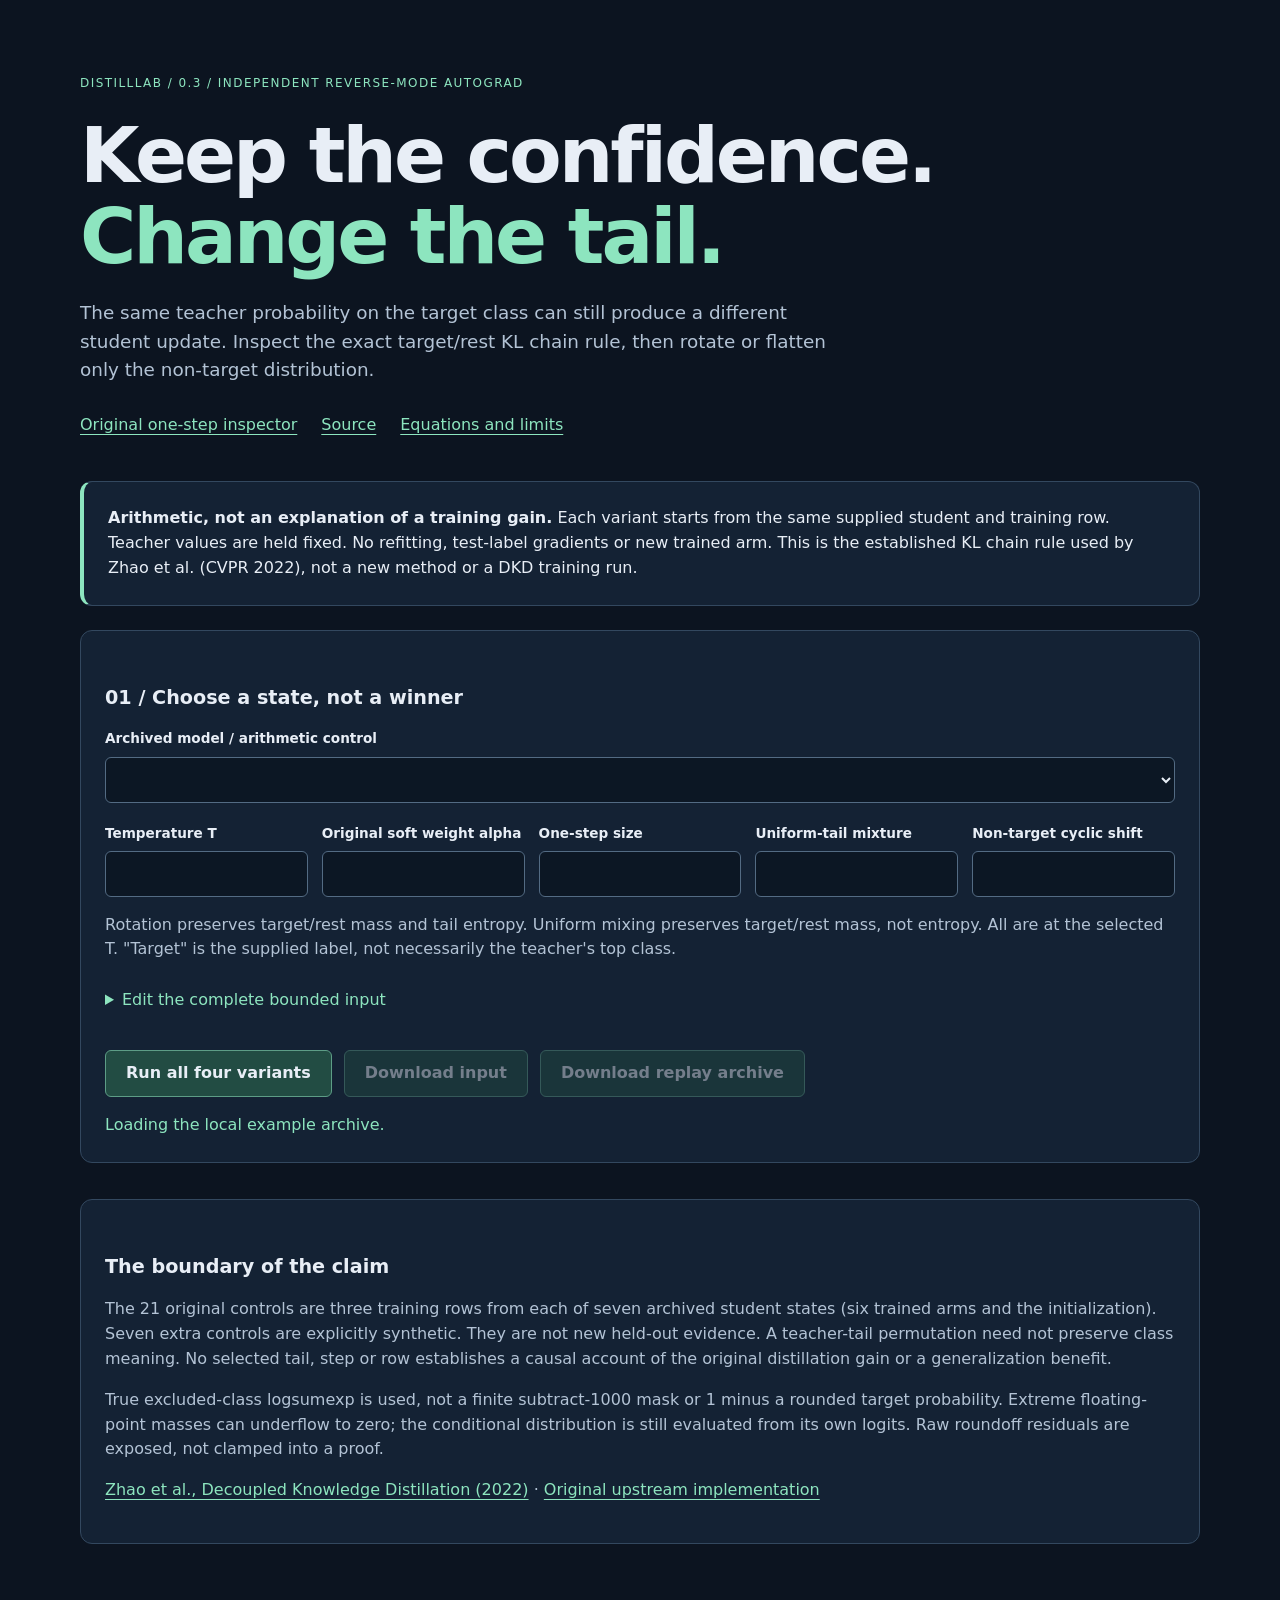
==== docs/tail.html @ 8cacd8e3 "DistillLab: place target-tail audit at canonical path docs/tail.html" ====
<!doctype html>
<html lang="en"><head><meta charset="utf-8"><meta name="viewport" content="width=device-width,initial-scale=1"><meta name="description" content="An exact target/rest and conditional-tail knowledge-distillation audit, with independent browser reverse-mode gradients."><title>DistillLab / Keep the confidence. Change the tail.</title><link rel="stylesheet" href="tail.css"><script defer src="tail-examples.js"></script><script defer src="tail-engine.js"></script><script defer src="tail-app.js"></script></head>
<body><main><header><p class="eyebrow">DISTILLLAB / 0.3 / INDEPENDENT REVERSE-MODE AUTOGRAD</p><h1>Keep the confidence.<br><span>Change the tail.</span></h1><p class="intro">The same teacher probability on the target class can still produce a different student update. Inspect the exact target/rest KL chain rule, then rotate or flatten only the non-target distribution.</p><nav><a href="index.html">Original one-step inspector</a><a href="https://github.com/midya8/distilllab">Source</a><a href="https://github.com/midya8/distilllab/blob/main/TAIL.md">Equations and limits</a></nav></header>
<section class="scope"><strong>Arithmetic, not an explanation of a training gain.</strong> Each variant starts from the same supplied student and training row. Teacher values are held fixed. No refitting, test-label gradients or new trained arm. This is the established KL chain rule used by Zhao et al. (CVPR 2022), not a new method or a DKD training run.</section>
<section class="controls" aria-labelledby="inputs-heading"><h2 id="inputs-heading">01 / Choose a state, not a winner</h2><label>Archived model / arithmetic control<select id="example"></select></label><div class="grid"><label>Temperature T<input id="temperature" type="number" min="0.25" max="20" step="0.25"></label><label>Original soft weight alpha<input id="alpha" type="number" min="0" max="1" step="0.05"></label><label>One-step size<input id="step" type="number" min="0" max="2" step="0.01"></label><label>Uniform-tail mixture<input id="tail_mix" type="number" min="0" max="1" step="0.05"></label><label>Non-target cyclic shift<input id="tail_shift" type="number" min="0" step="1"></label></div><p>Rotation preserves target/rest mass and tail entropy. Uniform mixing preserves target/rest mass, not entropy. All are at the selected T. "Target" is the supplied label, not necessarily the teacher's top class.</p><details><summary>Edit the complete bounded input</summary><label for="input">Model, row and controls JSON</label><textarea id="input" spellcheck="false"></textarea><p>64 inputs, 16 hidden units and 16 classes at most. Model weights ±100; features ±20; teacher logits ±10,000. T in [0.25,20]. Unknown fields, duplicate keys and nonfinite values are refused.</p></details><div class="actions"><button id="run">Run all four variants</button><button id="download-input" disabled>Download input</button><button id="download-report" disabled>Download replay archive</button></div><p id="status" role="status" aria-live="polite">Loading the local example archive.</p></section>
<section id="results" hidden aria-labelledby="results-heading"><h2 id="results-heading">02 / One confidence, four distributions</h2><p id="dimensions"></p><p>Wide exact tables scroll horizontally within their border. Focus a table to scroll it with the keyboard.</p><div class="table-wrap" tabindex="0" aria-label="Horizontally scrollable audit table"><table><thead><tr><th>Variant</th><th>Target mass</th><th>Rest mass</th><th>Binary KL</th><th>Conditional KL</th><th>Rest × conditional</th><th>Teacher entropy</th><th>Gradient Δ norm</th><th>Own KL step Δ</th><th>Original KL step Δ</th></tr></thead><tbody id="variants"></tbody></table></div><label>Inspect variant<select id="variant"></select></label><div id="identity" class="identity"></div><p id="mass-note"></p><p>KL = binary target/rest KL + teacher rest mass × conditional non-target KL. The student gradient also splits. The original soft cross-entropy differs from KL by a teacher-only entropy offset. This offset does not affect the student update, but it does affect the printed loss. T² scaling does not make the exact gradient temperature-invariant.</p><h2>03 / Follow each class derivative</h2><div class="table-wrap" tabindex="0" aria-label="Horizontally scrollable audit table"><table><thead><tr><th>Class</th><th>Teacher</th><th>Student T</th><th>Teacher tail</th><th>Student tail</th><th>Hard</th><th>Binary</th><th>Conditional</th><th>Rest × conditional</th><th>Total</th><th>Direct AD</th><th>Residual</th></tr></thead><tbody id="classes"></tbody></table></div><p>Hard derivatives include (1-alpha). Binary, conditional and coupled derivatives include alpha and T² through the logits/T chain rule. The target coordinate of the conditional term is zero. "Tail" is undefined for the target; it is shown as a dash, never as a zero-probability class.</p><h2>04 / Trace the complete parameter update</h2><label>Parameter coordinate<select id="coordinate"></select></label><div id="coordinate-detail" class="coordinate"></div><div class="table-wrap" tabindex="0" aria-label="Horizontally scrollable audit table"><table><thead><tr><th>Parameter</th><th>Before</th><th>Hard gradient</th><th>Binary gradient</th><th>Coupled-tail gradient</th><th>Total gradient</th><th>Direct AD gradient</th><th>After</th><th>Direct residual</th></tr></thead><tbody id="parameters"></tbody></table></div><p id="step-note"></p><p>Each branch recomputes actual tanh-MLP gradients using an independent scalar reverse-mode engine in this page. Native Python uses analytic backprop. First-order descent is local: a finite step can raise loss. Different teacher tails also change the objective, so both own-teacher and original-teacher KL changes remain visible.</p></section>
<footer><h2>The boundary of the claim</h2><p>The 21 original controls are three training rows from each of seven archived student states (six trained arms and the initialization). Seven extra controls are explicitly synthetic. They are not new held-out evidence. A teacher-tail permutation need not preserve class meaning. No selected tail, step or row establishes a causal account of the original distillation gain or a generalization benefit.</p><p>True excluded-class logsumexp is used, not a finite subtract-1000 mask or 1 minus a rounded target probability. Extreme floating-point masses can underflow to zero; the conditional distribution is still evaluated from its own logits. Raw roundoff residuals are exposed, not clamped into a proof.</p><p><a href="https://arxiv.org/pdf/2203.08679">Zhao et al., Decoupled Knowledge Distillation (2022)</a> · <a href="https://github.com/megvii-research/mdistiller/blob/master/mdistiller/distillers/DKD.py">Original upstream implementation</a></p></footer></main></body></html>
---- docs/tail.css ----
:root{color-scheme:dark;--bg:#0c1420;--panel:#142234;--line:#33485f;--text:#e8eef6;--muted:#b3c3d5;--accent:#8de5bf}*{box-sizing:border-box}body{margin:0;background:var(--bg);color:var(--text);font:16px/1.55 system-ui,sans-serif}main{max-width:1180px;margin:auto;padding:48px 30px}header{padding:14px 0 34px}.eyebrow{letter-spacing:.12em;font-size:.75rem;color:var(--accent)}h1{font-size:clamp(2.4rem,6vw,4.8rem);line-height:1.06;letter-spacing:-.04em;margin:22px 0}h1 span{color:var(--accent)}h2{font-size:1.2rem;margin:28px 0 16px}.intro{font-size:1.15rem;max-width:780px;color:var(--muted)}a{color:var(--accent);text-underline-offset:4px}nav{display:flex;flex-wrap:wrap;gap:12px 24px}nav a{min-height:44px;display:inline-flex;align-items:center}.scope,section.controls,footer{background:var(--panel);border:1px solid var(--line);border-radius:12px;padding:24px;margin-bottom:24px}.scope{border-left:4px solid var(--accent)}p{color:var(--muted)}strong{color:var(--text)}label{display:block;font-size:.85rem;font-weight:600}select,input,textarea,button{font:inherit;background:#0c1724;color:var(--text);border:1px solid #536b83;border-radius:6px;min-height:46px;width:100%;padding:10px;margin-top:7px}select{max-width:100%;text-overflow:ellipsis}textarea{height:280px;font:12px/1.5 ui-monospace,monospace;resize:vertical}button{width:auto;cursor:pointer;background:#224c43;border-color:#5d9d86;padding:10px 20px;font-weight:600}button:disabled{opacity:.45;cursor:not-allowed}.grid{display:grid;grid-template-columns:repeat(5,minmax(0,1fr));gap:14px;margin-top:20px}.actions{display:flex;flex-wrap:wrap;gap:12px;margin-top:20px}summary{cursor:pointer;min-height:44px;padding:10px 0;color:var(--accent)}.table-wrap{max-width:100%;overflow-x:auto;border:1px solid var(--line);border-radius:8px;margin:20px 0}table{width:100%;border-collapse:collapse;font-size:.78rem;white-space:nowrap}th,td{padding:10px 13px;border-bottom:1px solid #283c50;text-align:right;font-variant-numeric:tabular-nums}th{background:#1d3146;color:#c1d6e9;text-align:right}th:first-child,td:first-child{text-align:left}tbody tr:nth-child(even){background:#111f2f}tbody tr.selected{background:#204b40;color:#fff}.identity,.coordinate{border:1px solid #466d62;background:#122c29;border-radius:8px;padding:20px;margin:20px 0;overflow-wrap:anywhere}.identity p,.coordinate p{margin:8px 0}.identity b{color:var(--accent)}#status{margin-bottom:0;color:var(--accent)}#status.error{color:#ffb4a7}footer{margin-top:36px}input:focus,select:focus,textarea:focus,button:focus,a:focus,summary:focus{outline:2px solid var(--accent);outline-offset:3px}[hidden]{display:none!important}@media(max-width:700px){main{padding:22px 16px}.scope,section.controls,footer{padding:17px}.grid{grid-template-columns:repeat(2,minmax(0,1fr))}.actions button{width:100%}.eyebrow{font-size:.64rem;letter-spacing:.06em}.intro{font-size:1rem}.identity,.coordinate{padding:14px}th,td{padding:10px}nav{gap:4px 14px}}@media(prefers-reduced-motion:reduce){*{scroll-behavior:auto!important}}
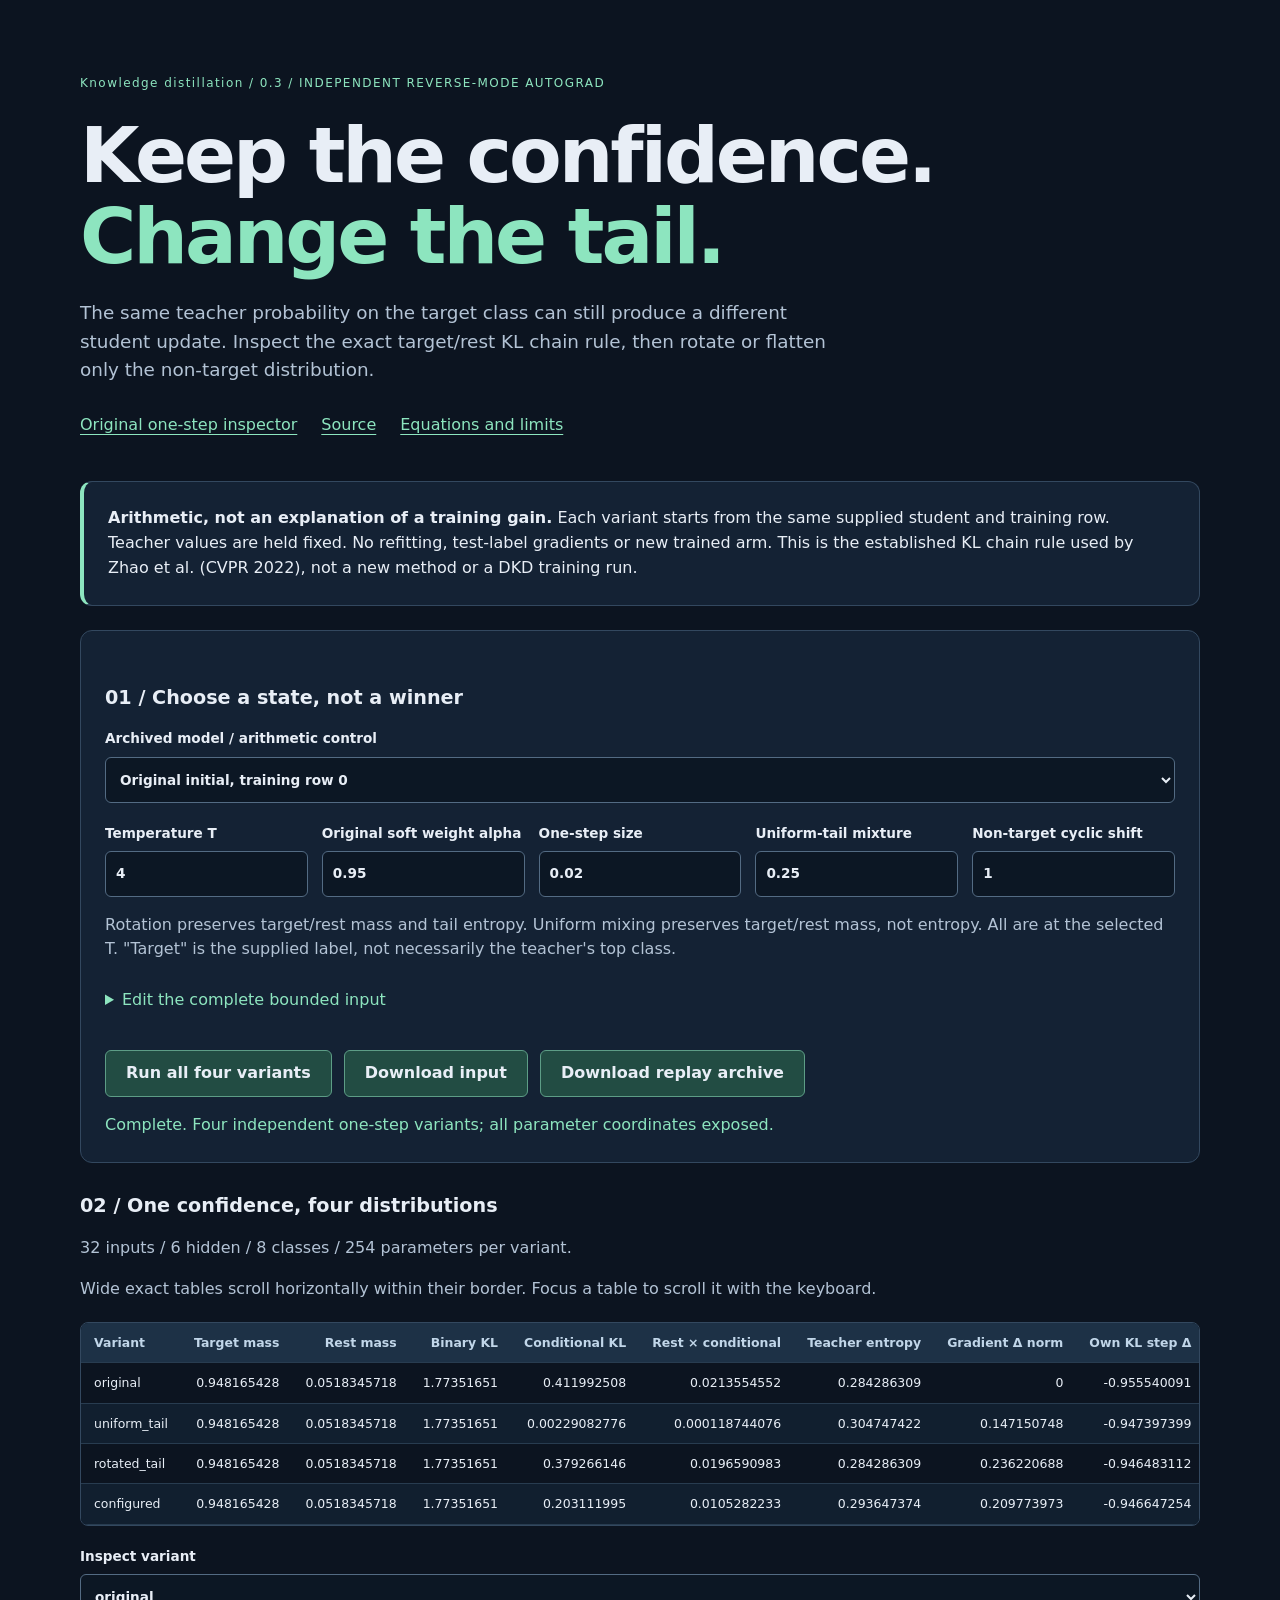
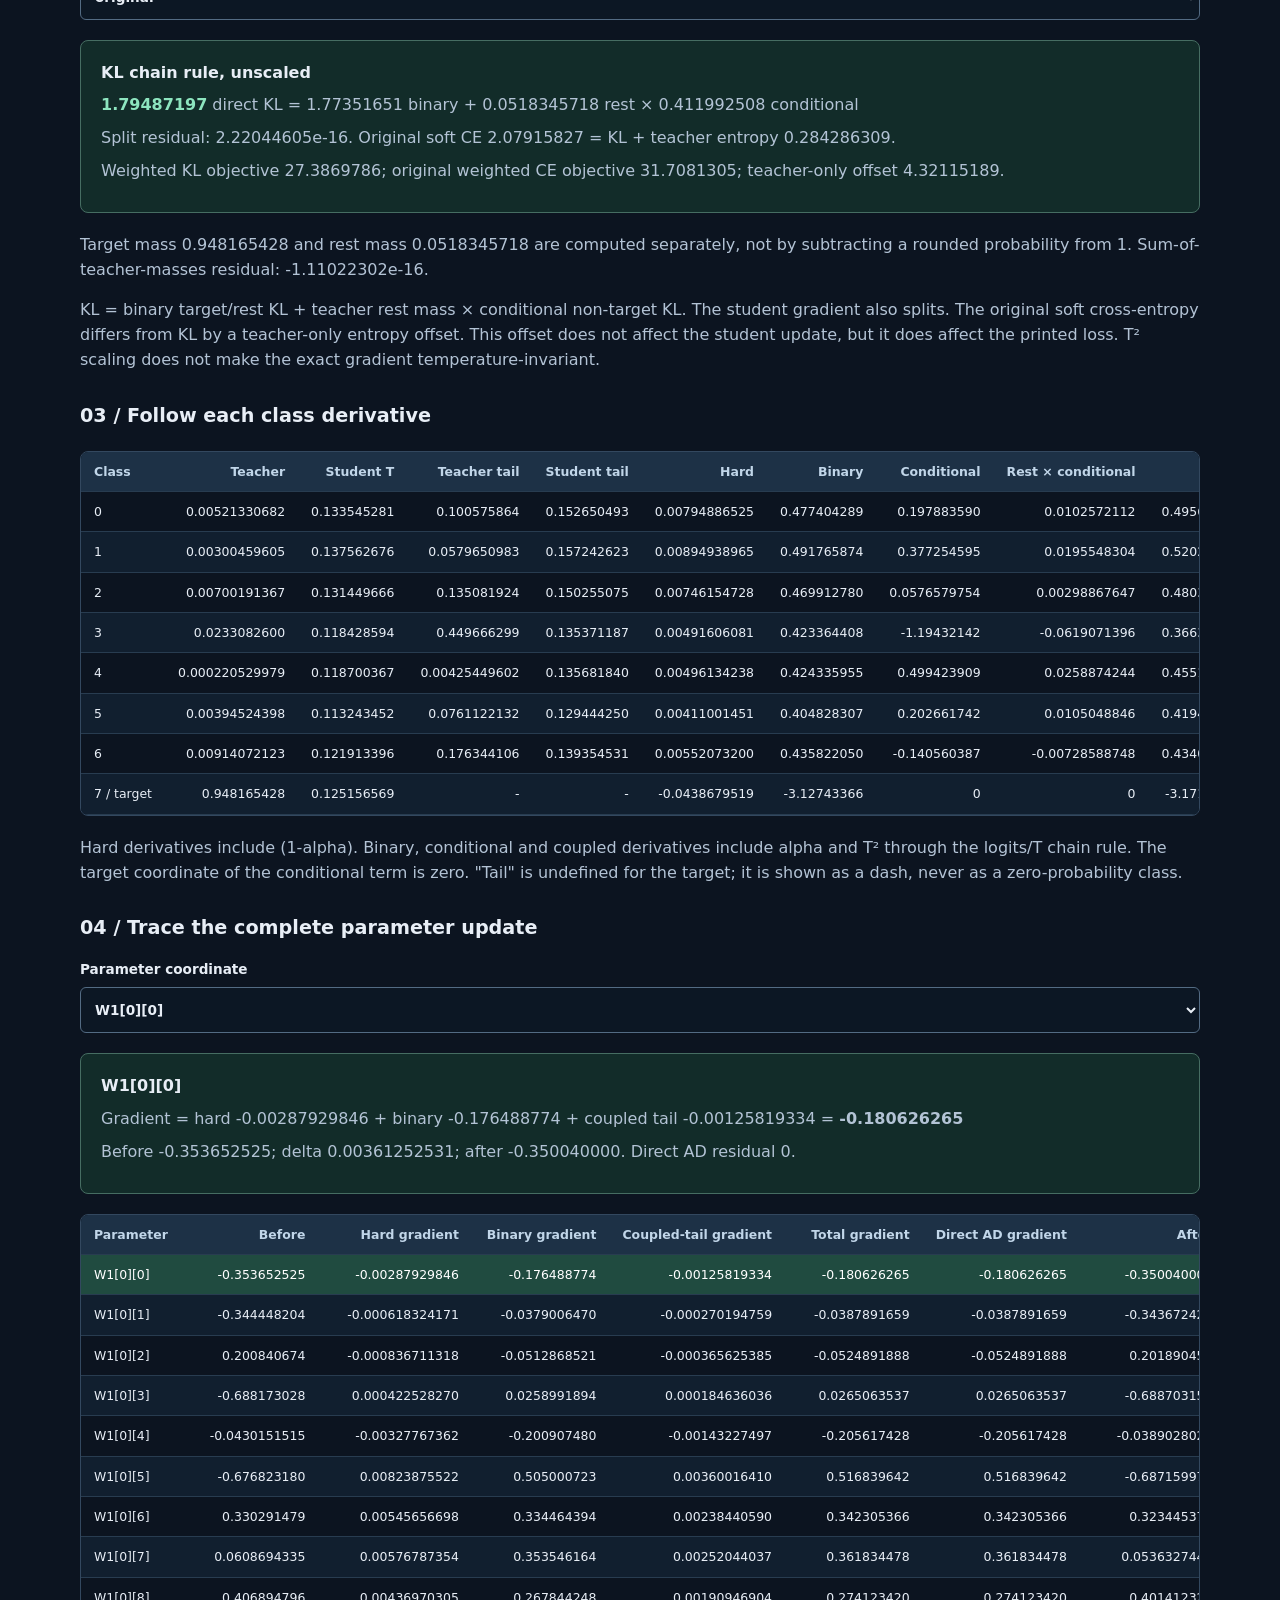
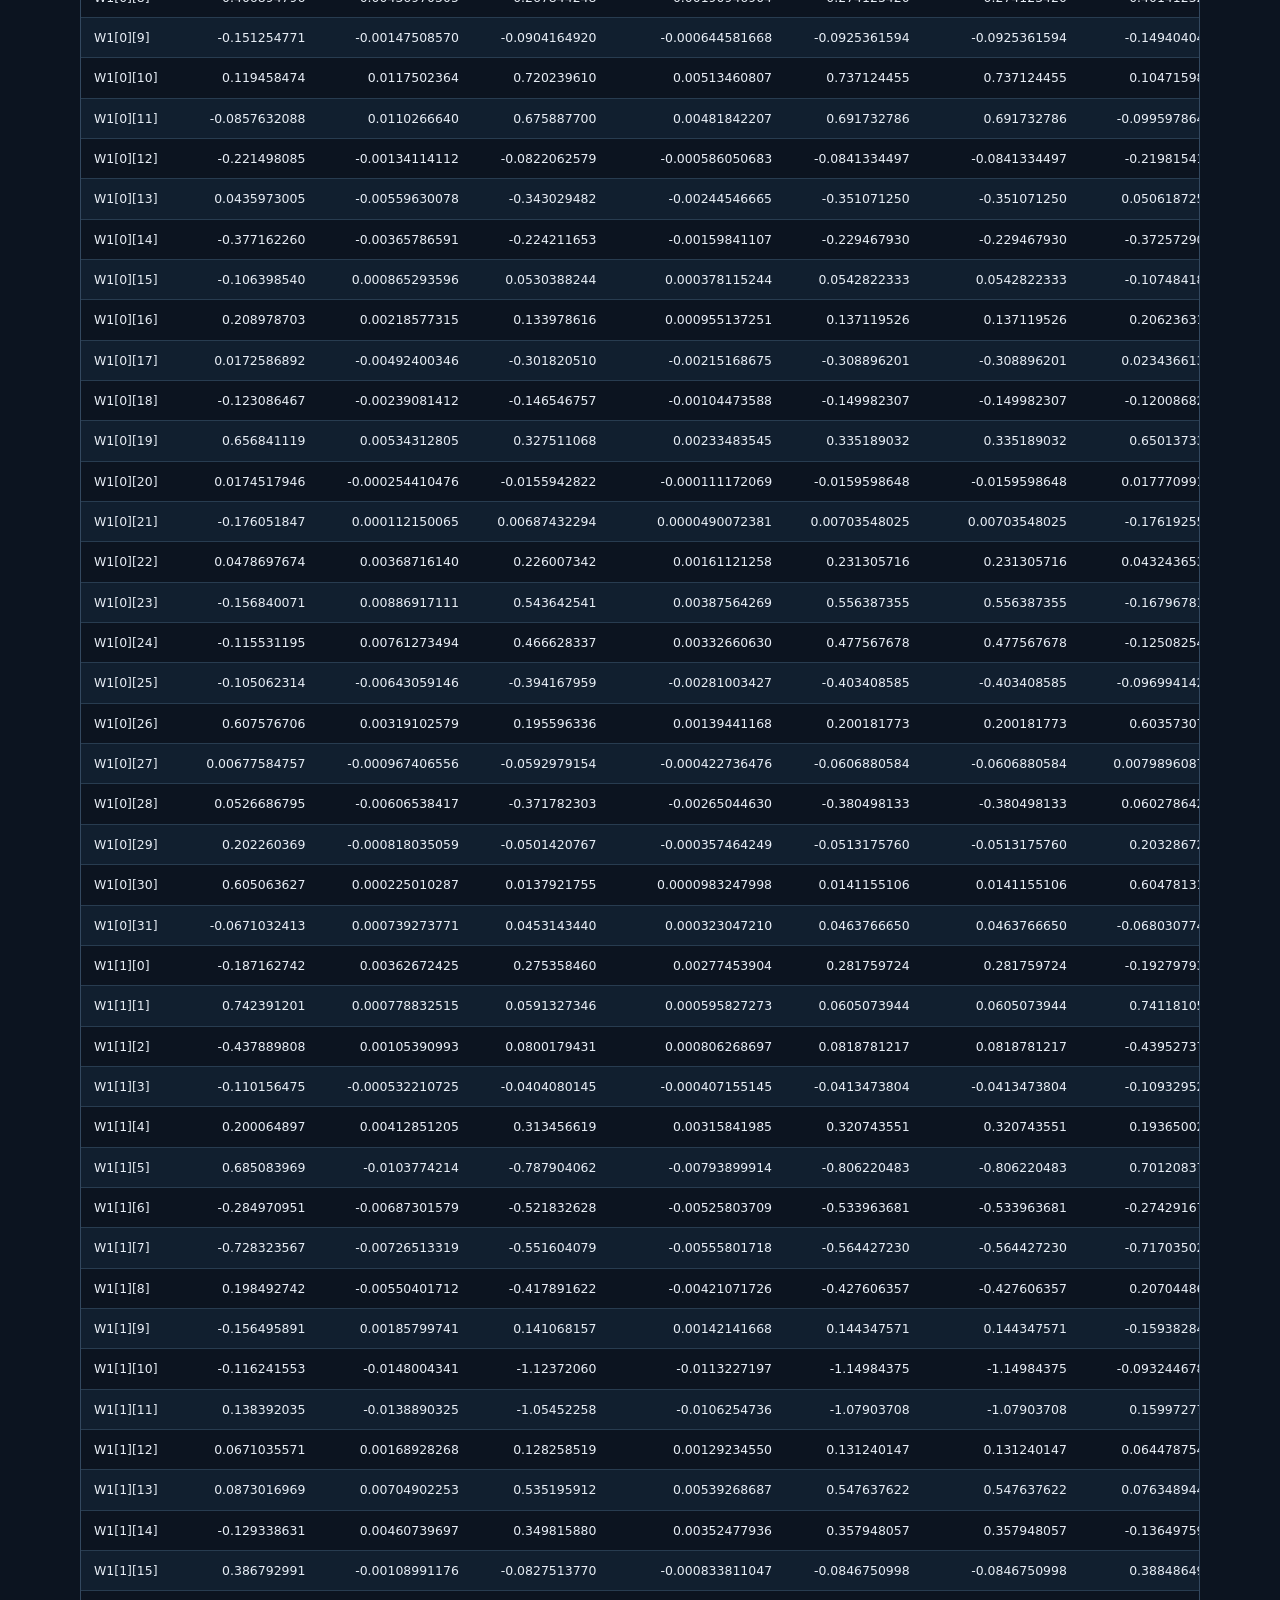
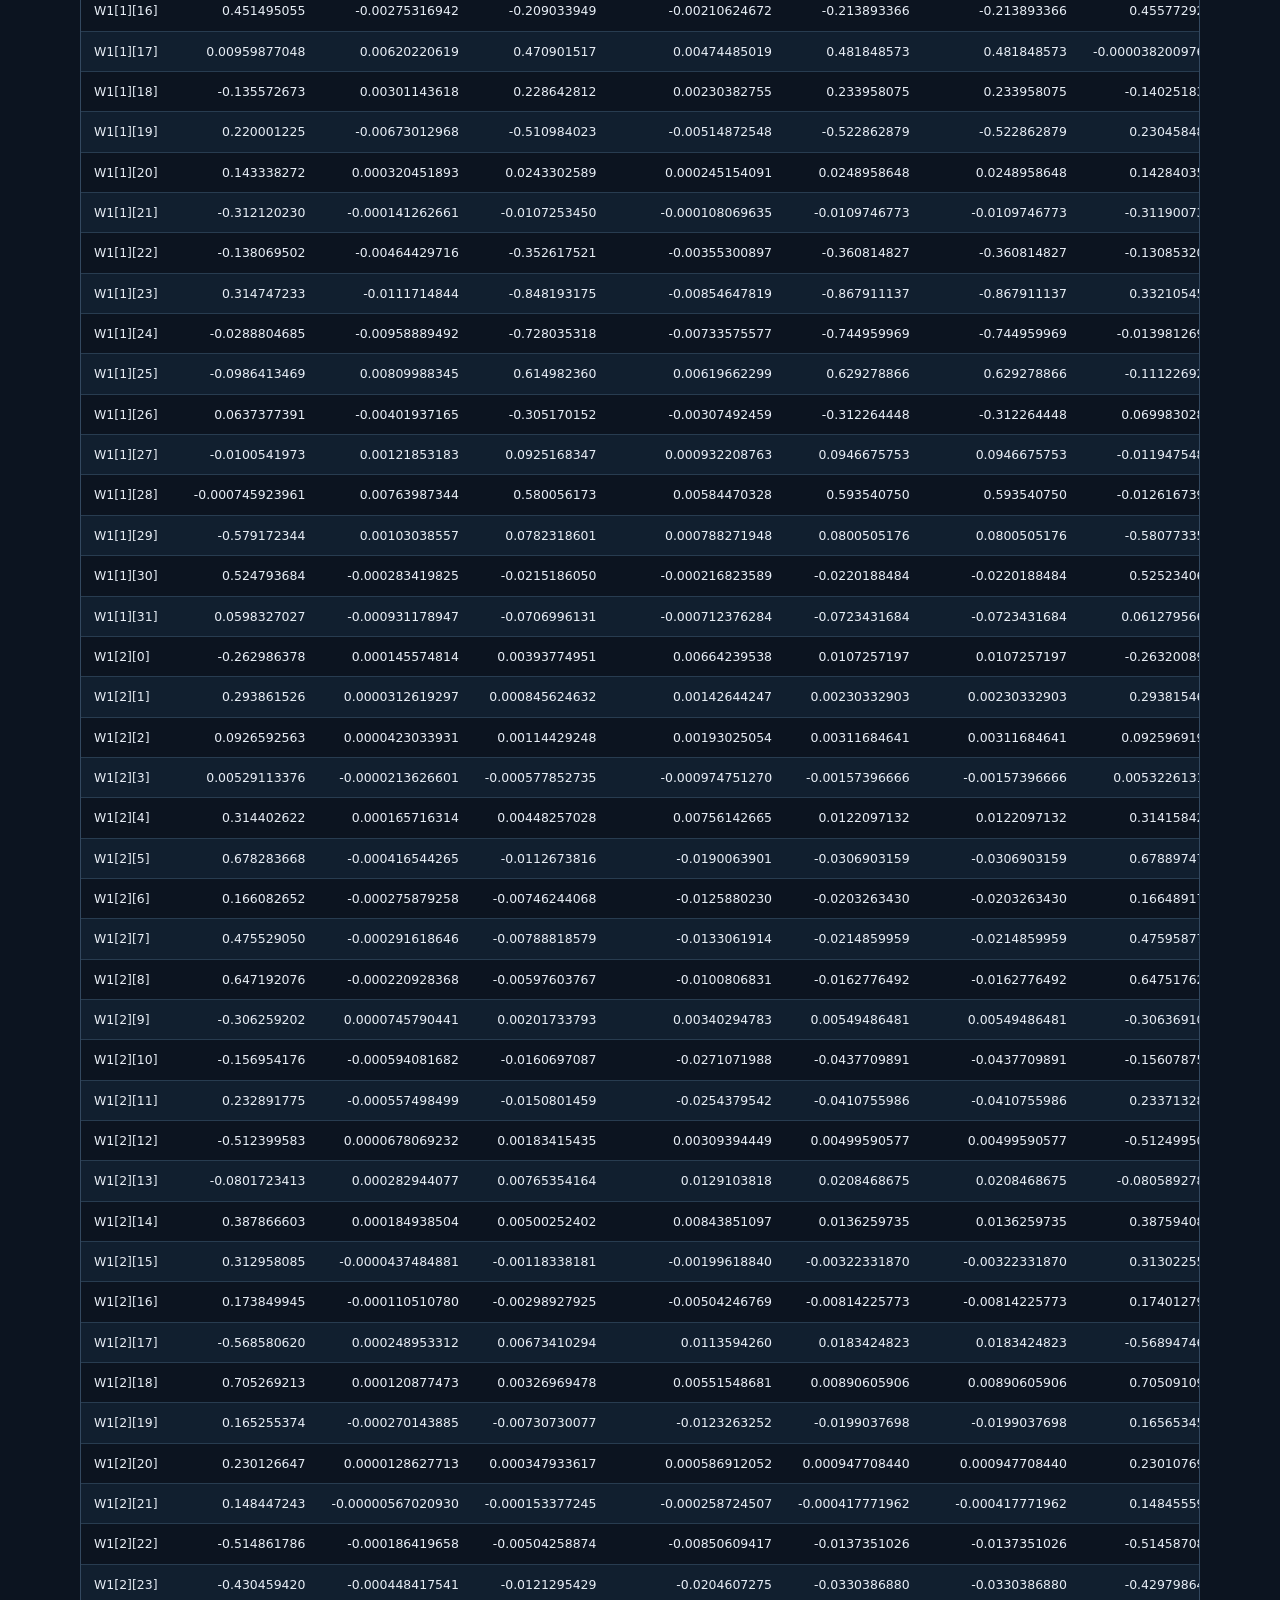
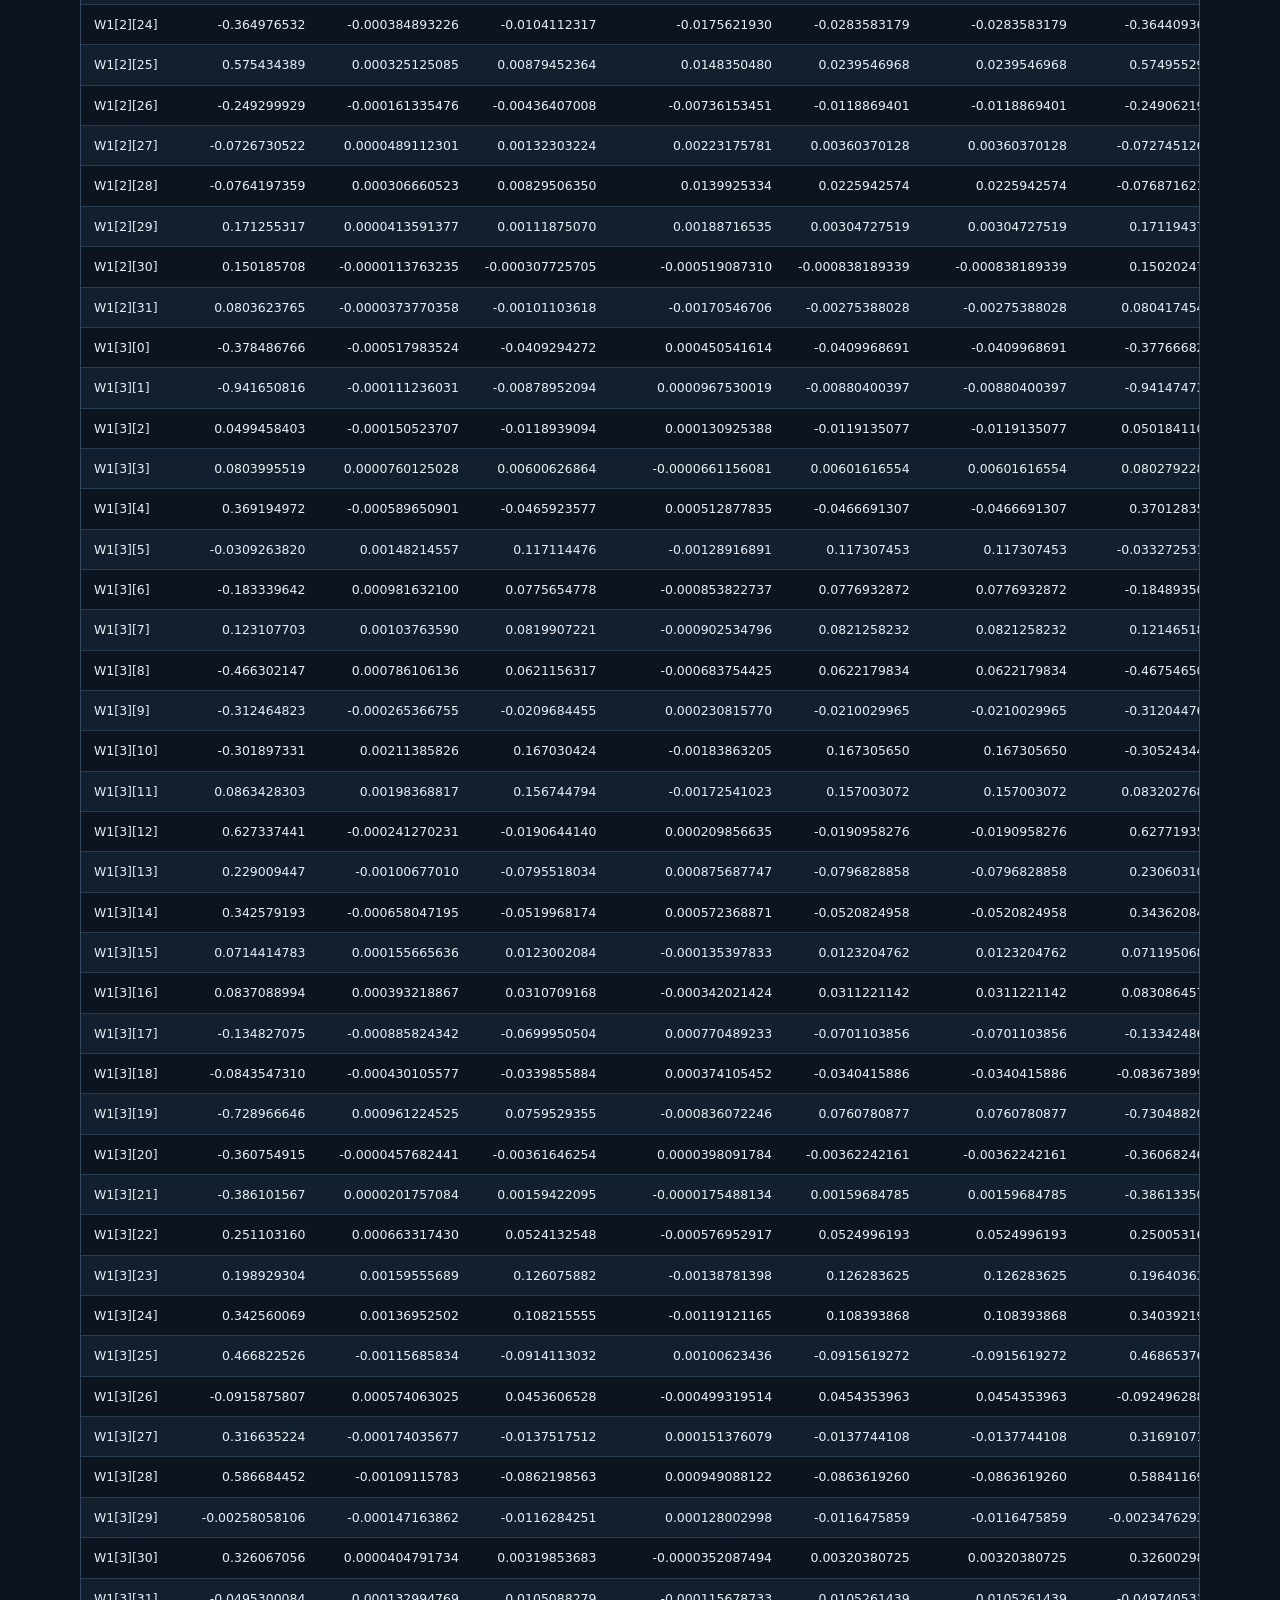
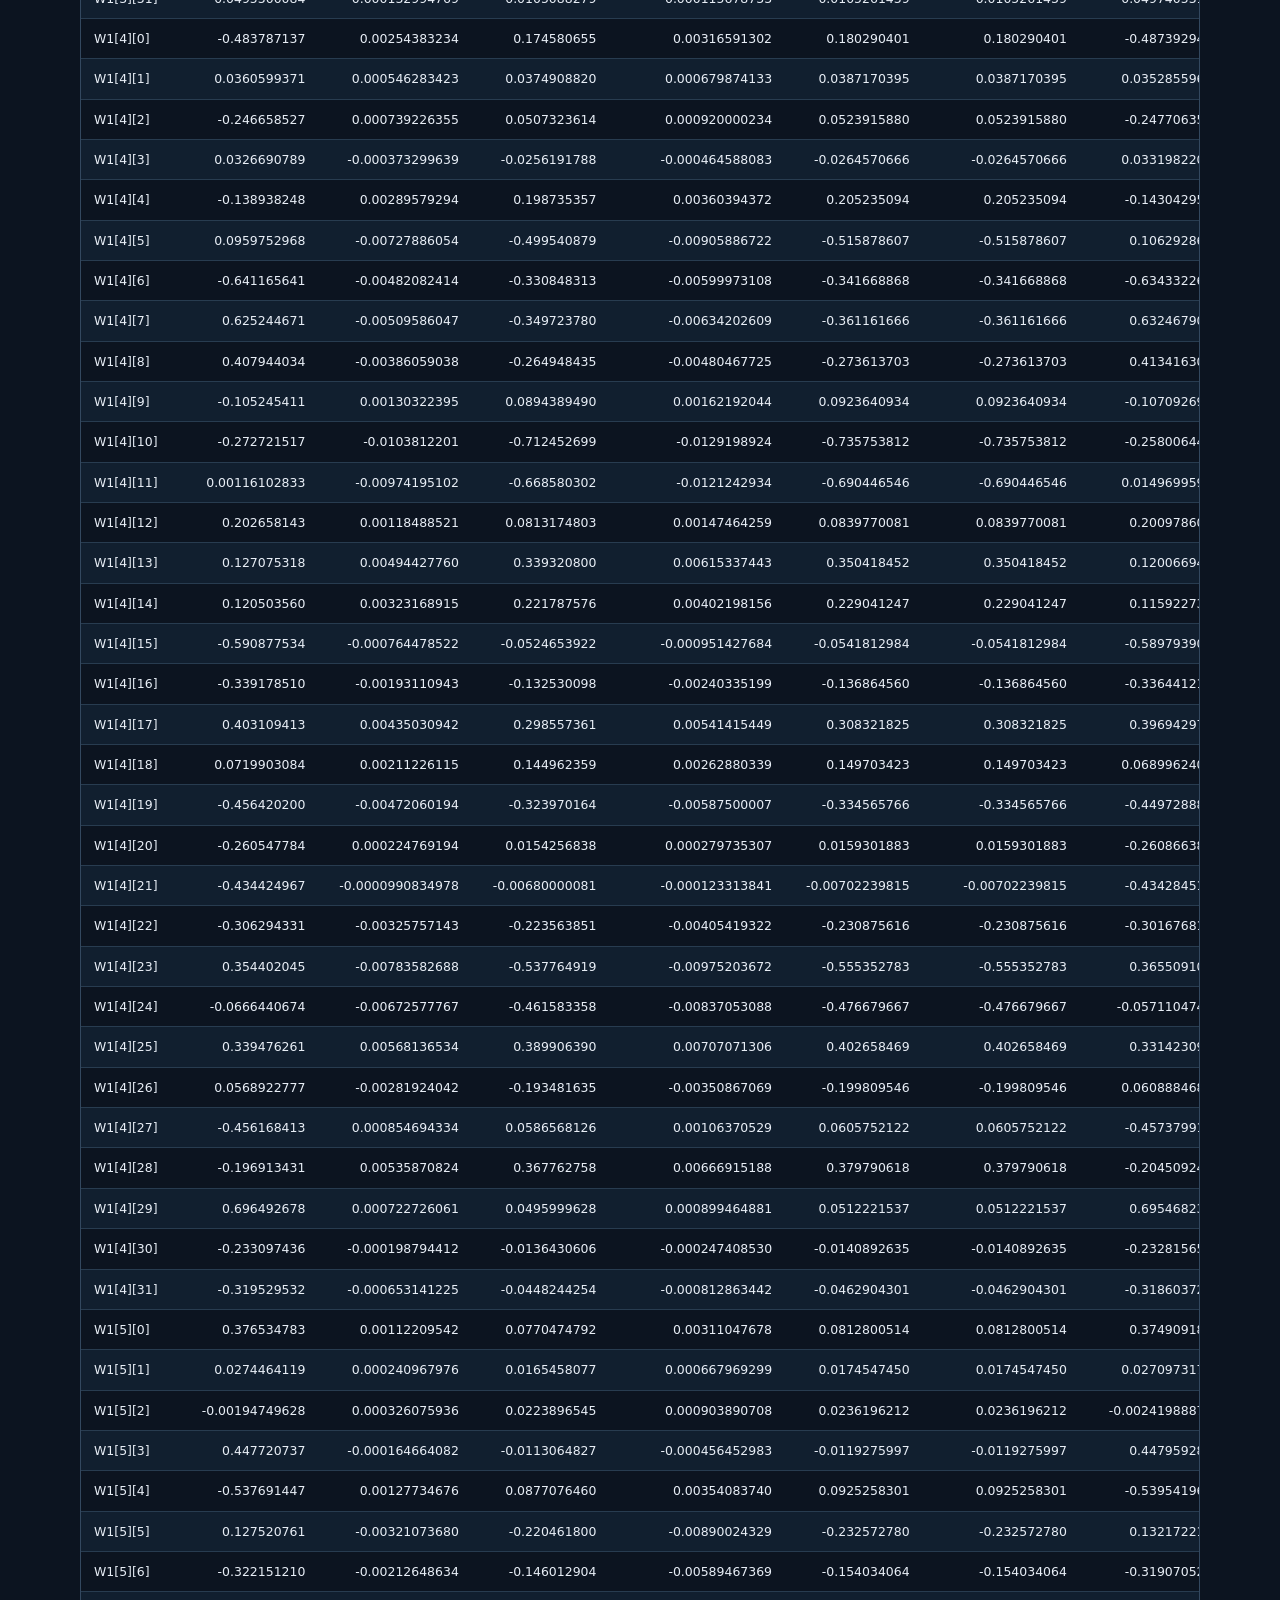
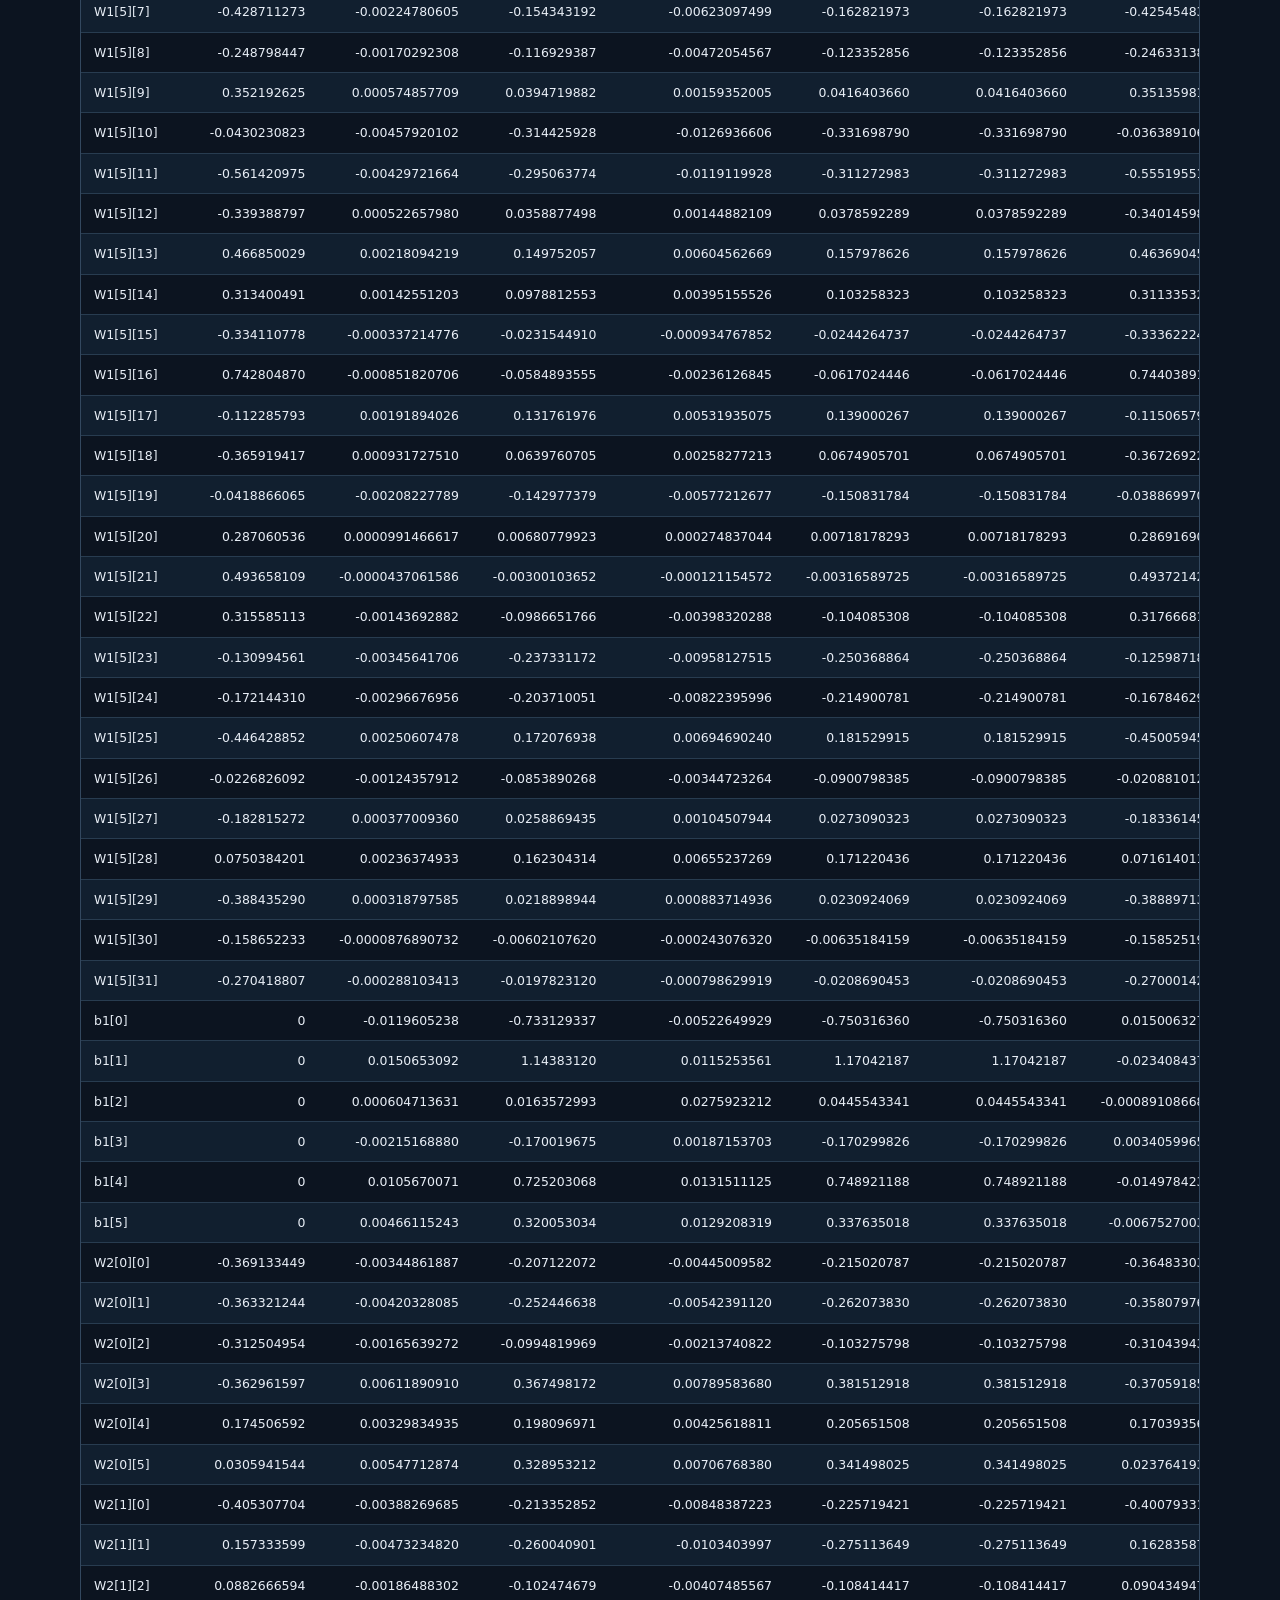
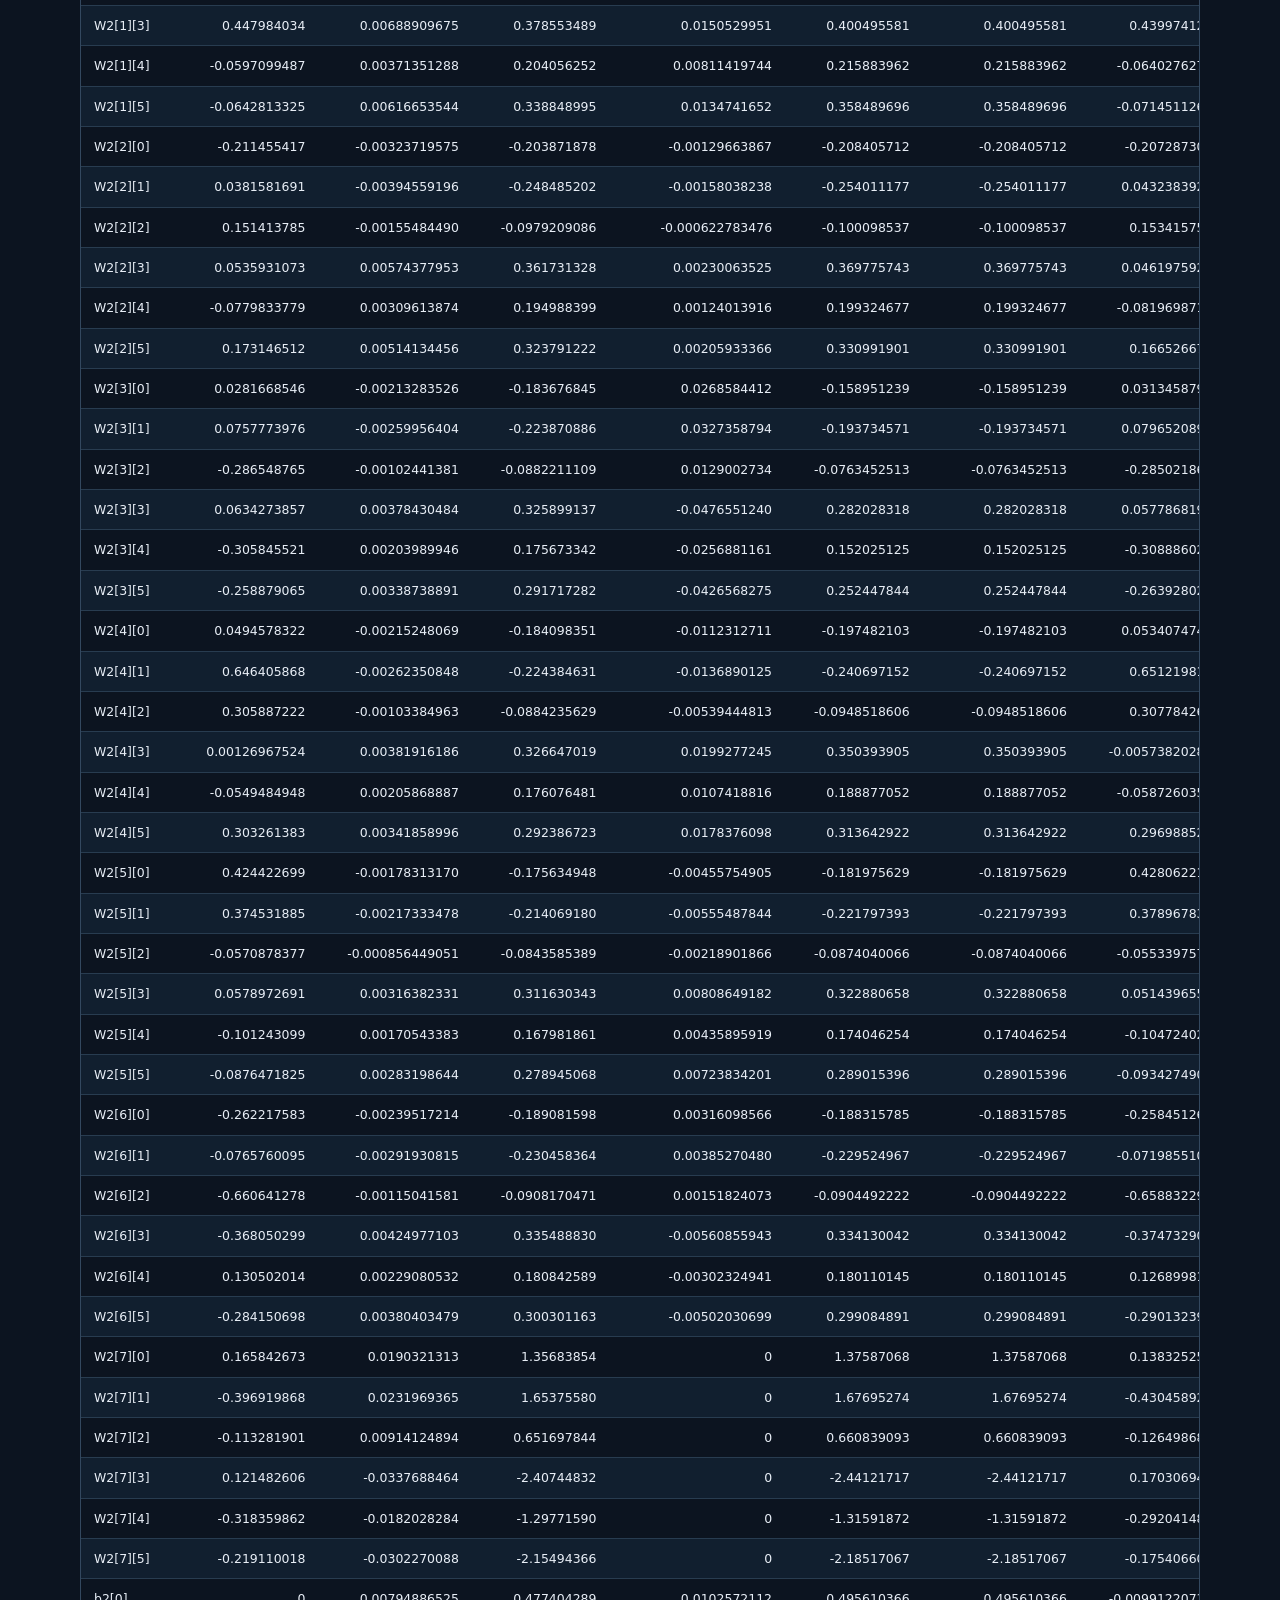
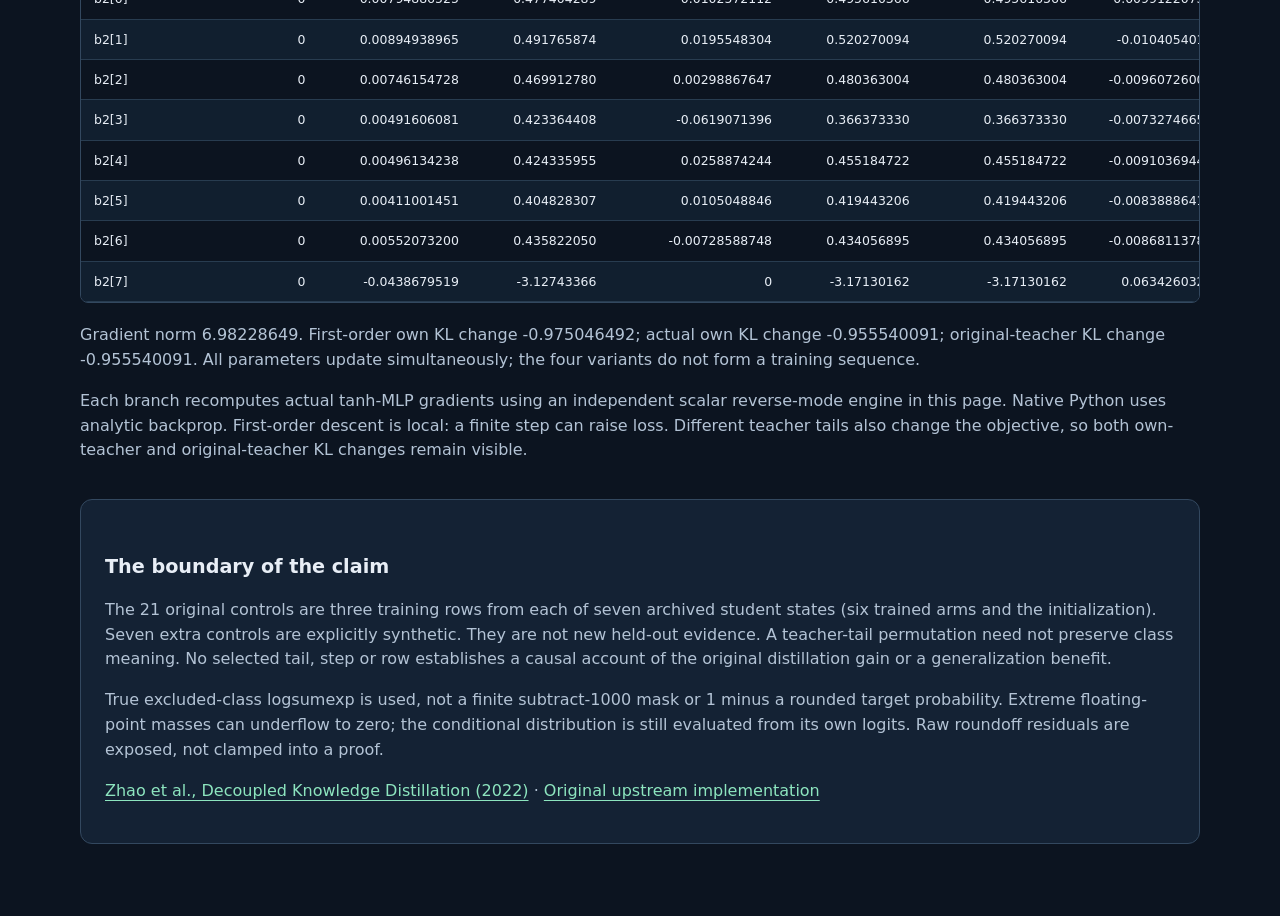
==== commit 04bee004: "Update title and header for knowledge distillation" ====
--- a/docs/tail.html
+++ b/docs/tail.html
@@ -1,6 +1,6 @@
 <!doctype html>
-<html lang="en"><head><meta charset="utf-8"><meta name="viewport" content="width=device-width,initial-scale=1"><meta name="description" content="An exact target/rest and conditional-tail knowledge-distillation audit, with independent browser reverse-mode gradients."><title>DistillLab / Keep the confidence. Change the tail.</title><link rel="stylesheet" href="tail.css"><script defer src="tail-examples.js"></script><script defer src="tail-engine.js"></script><script defer src="tail-app.js"></script></head>
-<body><main><header><p class="eyebrow">DISTILLLAB / 0.3 / INDEPENDENT REVERSE-MODE AUTOGRAD</p><h1>Keep the confidence.<br><span>Change the tail.</span></h1><p class="intro">The same teacher probability on the target class can still produce a different student update. Inspect the exact target/rest KL chain rule, then rotate or flatten only the non-target distribution.</p><nav><a href="index.html">Original one-step inspector</a><a href="https://github.com/midya8/distilllab">Source</a><a href="https://github.com/midya8/distilllab/blob/main/TAIL.md">Equations and limits</a></nav></header>
+<html lang="en"><head><meta charset="utf-8"><meta name="viewport" content="width=device-width,initial-scale=1"><meta name="description" content="An exact target/rest and conditional-tail knowledge-distillation audit, with independent browser reverse-mode gradients."><title>Knowledge distillation / Keep the confidence. Change the tail.</title><link rel="stylesheet" href="tail.css"><script defer src="tail-examples.js"></script><script defer src="tail-engine.js"></script><script defer src="tail-app.js"></script></head>
+<body><main><header><p class="eyebrow">Knowledge distillation / 0.3 / INDEPENDENT REVERSE-MODE AUTOGRAD</p><h1>Keep the confidence.<br><span>Change the tail.</span></h1><p class="intro">The same teacher probability on the target class can still produce a different student update. Inspect the exact target/rest KL chain rule, then rotate or flatten only the non-target distribution.</p><nav><a href="index.html">Original one-step inspector</a><a href="https://github.com/midya8/knowledge-distillation">Source</a><a href="https://github.com/midya8/knowledge-distillation/blob/main/TAIL.md">Equations and limits</a></nav></header>
 <section class="scope"><strong>Arithmetic, not an explanation of a training gain.</strong> Each variant starts from the same supplied student and training row. Teacher values are held fixed. No refitting, test-label gradients or new trained arm. This is the established KL chain rule used by Zhao et al. (CVPR 2022), not a new method or a DKD training run.</section>
 <section class="controls" aria-labelledby="inputs-heading"><h2 id="inputs-heading">01 / Choose a state, not a winner</h2><label>Archived model / arithmetic control<select id="example"></select></label><div class="grid"><label>Temperature T<input id="temperature" type="number" min="0.25" max="20" step="0.25"></label><label>Original soft weight alpha<input id="alpha" type="number" min="0" max="1" step="0.05"></label><label>One-step size<input id="step" type="number" min="0" max="2" step="0.01"></label><label>Uniform-tail mixture<input id="tail_mix" type="number" min="0" max="1" step="0.05"></label><label>Non-target cyclic shift<input id="tail_shift" type="number" min="0" step="1"></label></div><p>Rotation preserves target/rest mass and tail entropy. Uniform mixing preserves target/rest mass, not entropy. All are at the selected T. "Target" is the supplied label, not necessarily the teacher's top class.</p><details><summary>Edit the complete bounded input</summary><label for="input">Model, row and controls JSON</label><textarea id="input" spellcheck="false"></textarea><p>64 inputs, 16 hidden units and 16 classes at most. Model weights ±100; features ±20; teacher logits ±10,000. T in [0.25,20]. Unknown fields, duplicate keys and nonfinite values are refused.</p></details><div class="actions"><button id="run">Run all four variants</button><button id="download-input" disabled>Download input</button><button id="download-report" disabled>Download replay archive</button></div><p id="status" role="status" aria-live="polite">Loading the local example archive.</p></section>
 <section id="results" hidden aria-labelledby="results-heading"><h2 id="results-heading">02 / One confidence, four distributions</h2><p id="dimensions"></p><p>Wide exact tables scroll horizontally within their border. Focus a table to scroll it with the keyboard.</p><div class="table-wrap" tabindex="0" aria-label="Horizontally scrollable audit table"><table><thead><tr><th>Variant</th><th>Target mass</th><th>Rest mass</th><th>Binary KL</th><th>Conditional KL</th><th>Rest × conditional</th><th>Teacher entropy</th><th>Gradient Δ norm</th><th>Own KL step Δ</th><th>Original KL step Δ</th></tr></thead><tbody id="variants"></tbody></table></div><label>Inspect variant<select id="variant"></select></label><div id="identity" class="identity"></div><p id="mass-note"></p><p>KL = binary target/rest KL + teacher rest mass × conditional non-target KL. The student gradient also splits. The original soft cross-entropy differs from KL by a teacher-only entropy offset. This offset does not affect the student update, but it does affect the printed loss. T² scaling does not make the exact gradient temperature-invariant.</p><h2>03 / Follow each class derivative</h2><div class="table-wrap" tabindex="0" aria-label="Horizontally scrollable audit table"><table><thead><tr><th>Class</th><th>Teacher</th><th>Student T</th><th>Teacher tail</th><th>Student tail</th><th>Hard</th><th>Binary</th><th>Conditional</th><th>Rest × conditional</th><th>Total</th><th>Direct AD</th><th>Residual</th></tr></thead><tbody id="classes"></tbody></table></div><p>Hard derivatives include (1-alpha). Binary, conditional and coupled derivatives include alpha and T² through the logits/T chain rule. The target coordinate of the conditional term is zero. "Tail" is undefined for the target; it is shown as a dash, never as a zero-probability class.</p><h2>04 / Trace the complete parameter update</h2><label>Parameter coordinate<select id="coordinate"></select></label><div id="coordinate-detail" class="coordinate"></div><div class="table-wrap" tabindex="0" aria-label="Horizontally scrollable audit table"><table><thead><tr><th>Parameter</th><th>Before</th><th>Hard gradient</th><th>Binary gradient</th><th>Coupled-tail gradient</th><th>Total gradient</th><th>Direct AD gradient</th><th>After</th><th>Direct residual</th></tr></thead><tbody id="parameters"></tbody></table></div><p id="step-note"></p><p>Each branch recomputes actual tanh-MLP gradients using an independent scalar reverse-mode engine in this page. Native Python uses analytic backprop. First-order descent is local: a finite step can raise loss. Different teacher tails also change the objective, so both own-teacher and original-teacher KL changes remain visible.</p></section>
